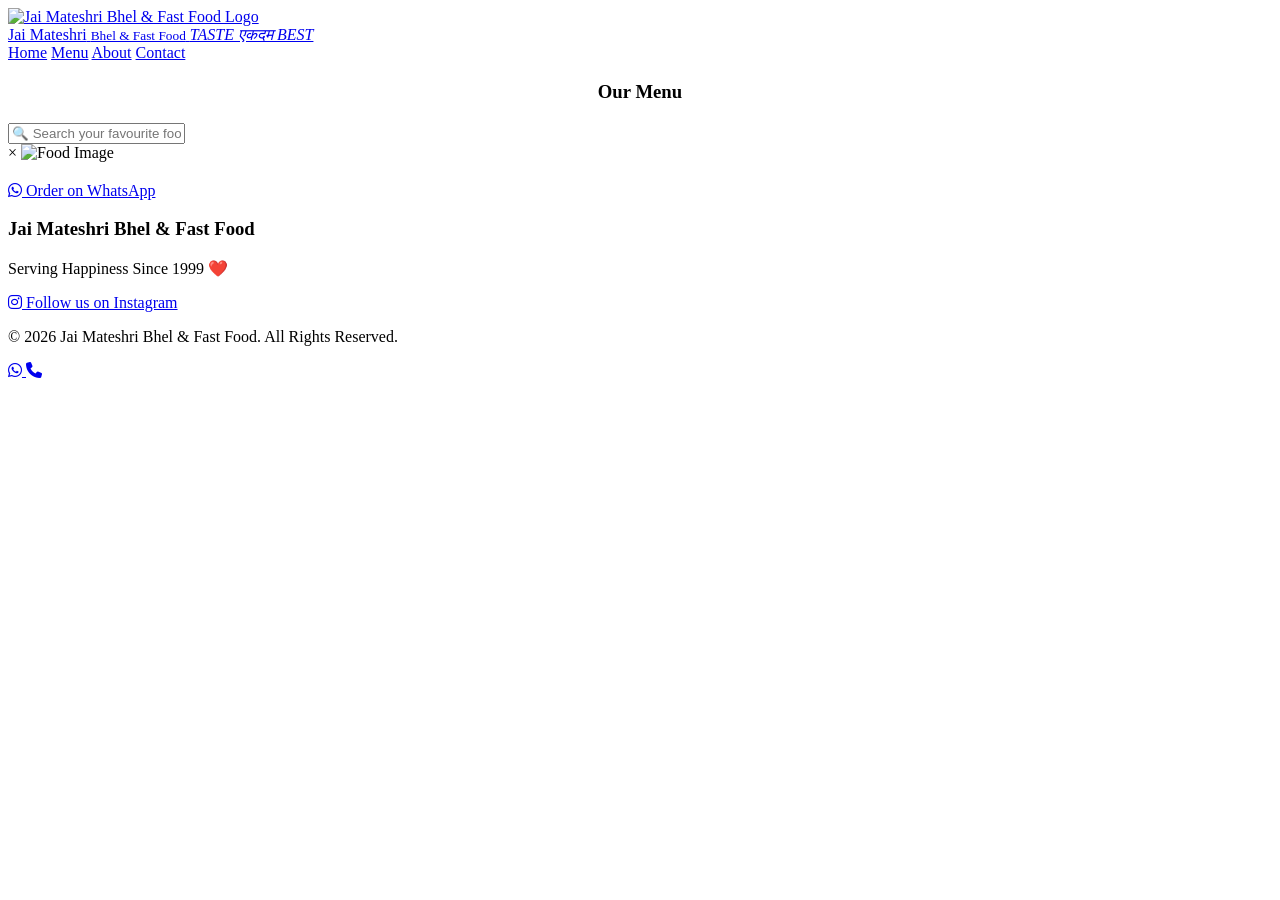
==== menu.html @ e049ebf7 "Add files via upload" ====
<!DOCTYPE html>
<html lang="en">

<head>

    <meta charset="UTF-8">

    <meta name="viewport" content="width=device-width, initial-scale=1.0">

    <title>Menu | Jai Mateshri Bhel & Fast Food</title>


    <!-- ============================= -->
    <!-- CSS -->
    <!-- ============================= -->

    <link rel="stylesheet" href="css/style.css">

    <link rel="stylesheet" href="css/responsive.css">

    <link rel="stylesheet" href="css/animations.css">


    <!-- ============================= -->
    <!-- Google Font -->
    <!-- ============================= -->

    <link
        href="https://fonts.googleapis.com/css2?family=Poppins:wght@300;400;500;600;700&display=swap"
        rel="stylesheet">


    <!-- ============================= -->
    <!-- Font Awesome -->
    <!-- ============================= -->

    <link
        rel="stylesheet"
        href="https://cdnjs.cloudflare.com/ajax/libs/font-awesome/6.7.2/css/all.min.css">

</head>


<body>


    <!-- ============================= -->
    <!-- HEADER -->
    <!-- ============================= -->

    <!-- ================= HEADER ================= -->

    <header>

        <div class="logo">
    <a href="index.html">

        <img src="images/logo/logo.jpeg"
             alt="Jai Mateshri Bhel & Fast Food Logo">

        <div class="logo-text">

            <span>Jai Mateshri</span>

            <small>Bhel & Fast Food</small>

            <em>TASTE एकदम BEST</em>

        </div>

    </a>
        </div>

        <nav>

            <a href="index.html">Home</a>

            <a href="menu.html">Menu</a>

            <a href="about.html">About</a>

            <a href="contact.html">Contact</a>

        </nav>

    </header>



    <!-- ============================= -->
    <!-- MENU PAGE -->
    <!-- ============================= -->

    <section class="menu-page">


        <!-- ============================= -->
        <!-- PAGE TITLE & SEARCH -->
        <!-- ============================= -->

        <section class="search-section">

            <h1
                style="
                    text-align:center;
                    margin-bottom:20px;
                ">

                Our Menu

            </h1>


            <input

                type="text"

                id="menuSearch"

                placeholder="🔍 Search your favourite food..."

            >

        </section>



        <!-- ============================= -->
        <!-- CATEGORY FILTERS -->
        <!-- ============================= -->

        <section class="menu-category-filter-section">

            <div
                id="menuCategories"
                class="menu-categories">

            </div>

        </section>



        <!-- ============================= -->
        <!-- DYNAMIC MENU ITEMS -->
        <!-- ============================= -->

        <main
            id="menuContainer"
            class="menu-container">

            <!--

                Menu items will be
                automatically loaded here
                using menu.js

            -->

        </main>


    </section>



    <!-- ============================= -->
    <!-- FOOD DETAILS MODAL -->
    <!-- ============================= -->

    <div
        id="foodModal"
        class="modal">


        <div class="modal-content">


            <!-- Close Button -->

            <span
                class="close"
                aria-label="Close">

                &times;

            </span>



            <!-- Food Image -->

            <img

                id="modalImage"

                src=""

                alt="Food Image"

            >



            <!-- Food Name -->

            <h2
                id="modalTitle">

            </h2>



            <!-- Food Price -->

            <h3
                id="modalPrice">

            </h3>



            <!-- Food Description -->

            <p
                id="modalDescription">

            </p>



            <!-- WhatsApp Order Button -->

            <a

                href="https://wa.me/91976310500"

                class="btn whatsapp-btn"

                target="_blank"

                rel="noopener noreferrer"

            >

                <i class="fa-brands fa-whatsapp"></i>

                Order on WhatsApp

            </a>


        </div>

    </div>



    <!-- ============================= -->
    <!-- FOOTER -->
    <!-- ============================= -->

    <!-- ============================= -->
<!-- FOOTER -->
<!-- ============================= -->

<footer class="site-footer">

    <div class="footer-content">

        <h3>
            Jai Mateshri Bhel & Fast Food
        </h3>

        <p class="footer-tagline">
            Serving Happiness Since 1999 ❤️
        </p>


        <!-- Instagram -->

        <a
            href="https://www.instagram.com/jai_mateshri_bhel_fastfood"
            class="instagram-link"
            target="_blank"
            rel="noopener noreferrer"
            aria-label="Follow Jai Mateshri Bhel & Fast Food on Instagram"
        >

            <i class="fa-brands fa-instagram"></i>

            <span>Follow us on Instagram</span>

        </a>


        <p class="footer-copyright">
            © 2026 Jai Mateshri Bhel & Fast Food.
            All Rights Reserved.
        </p>

    </div>

</footer>



    <!-- ============================= -->
    <!-- FLOATING WHATSAPP BUTTON -->
    <!-- ============================= -->

    <a

        href="https://wa.me/91976310500"

        class="floating-whatsapp"

        target="_blank"

        rel="noopener noreferrer"

        aria-label="Contact us on WhatsApp"

    >

        <i class="fa-brands fa-whatsapp"></i>

    </a>



    <!-- ============================= -->
    <!-- FLOATING CALL BUTTON -->
    <!-- ============================= -->

    <a

        href="tel:+919765310500"

        class="floating-call"

        aria-label="Call Jai Mateshri"

    >

        <i class="fa-solid fa-phone"></i>

    </a>



    <!-- ============================= -->
    <!-- JAVASCRIPT -->
    <!-- ============================= -->

    <script src="js/script.js"></script>

    <script src="js/menu.js"></script>


</body>

</html>
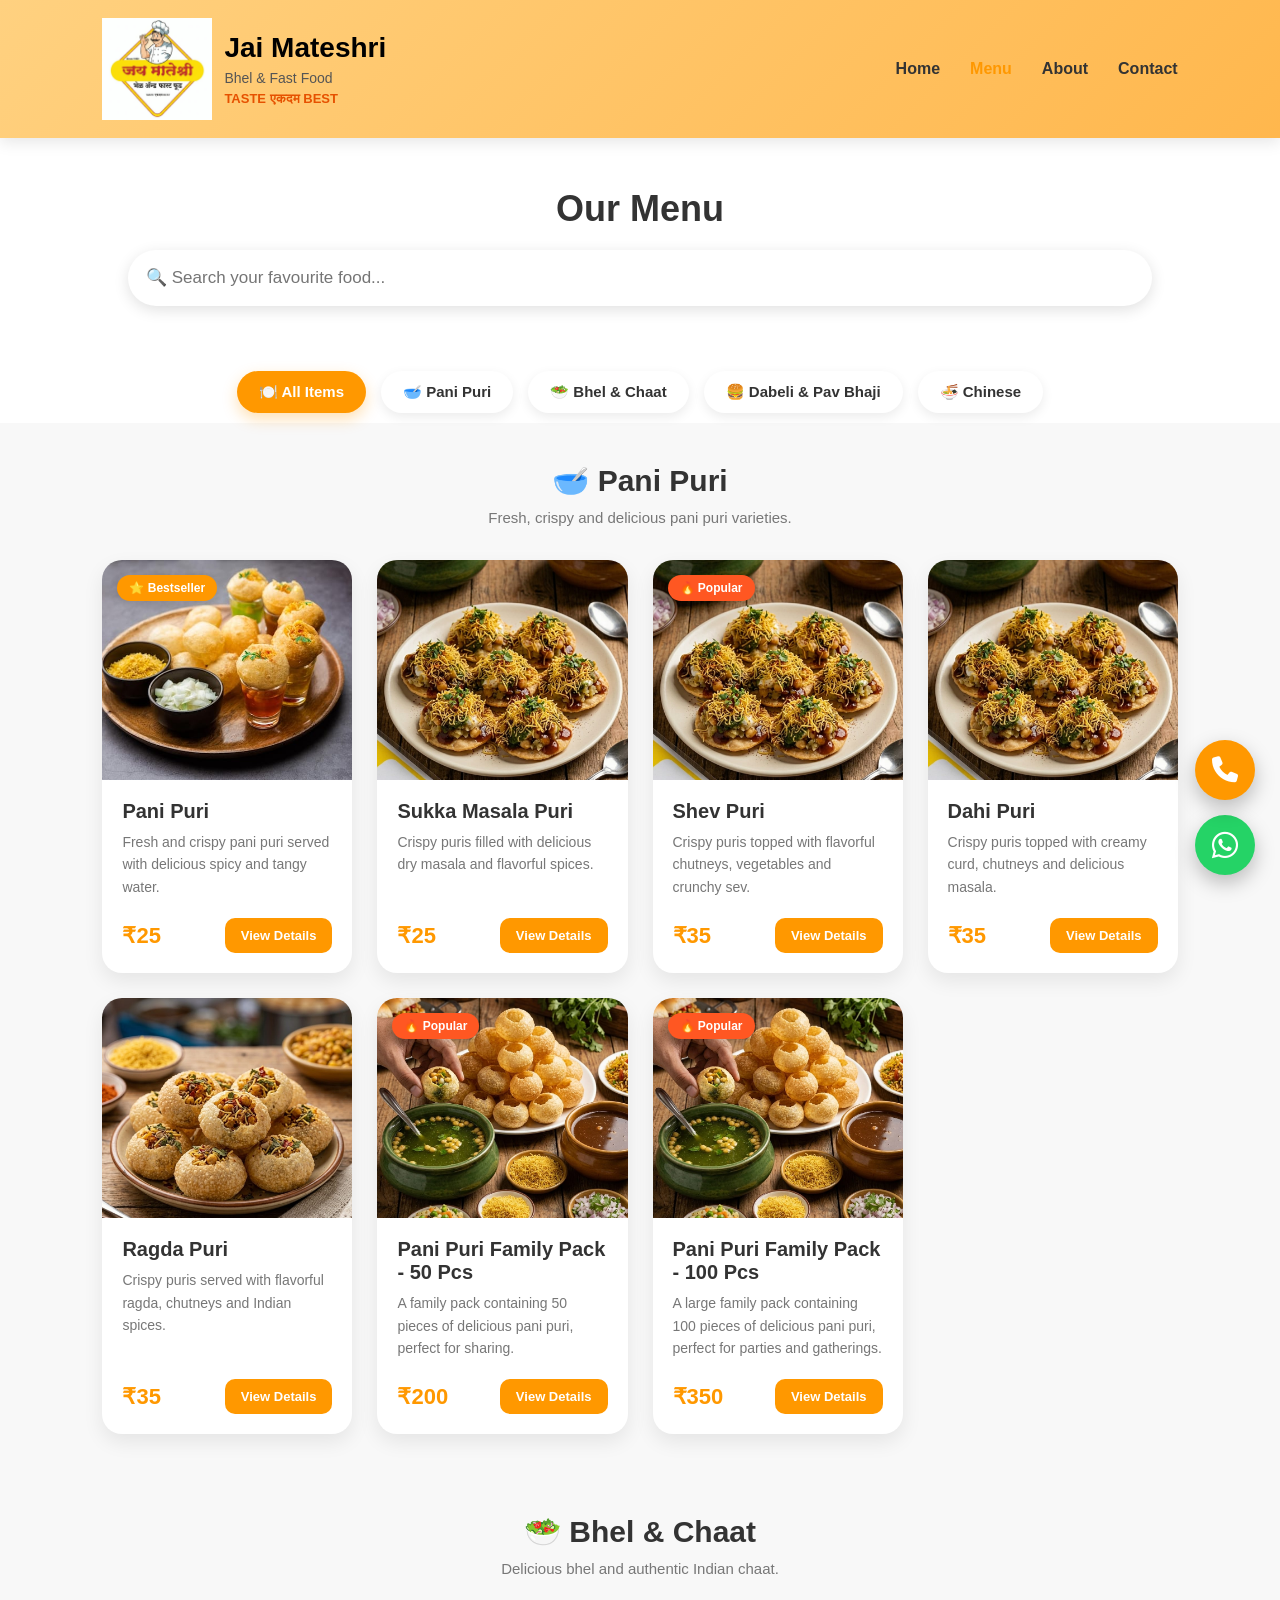
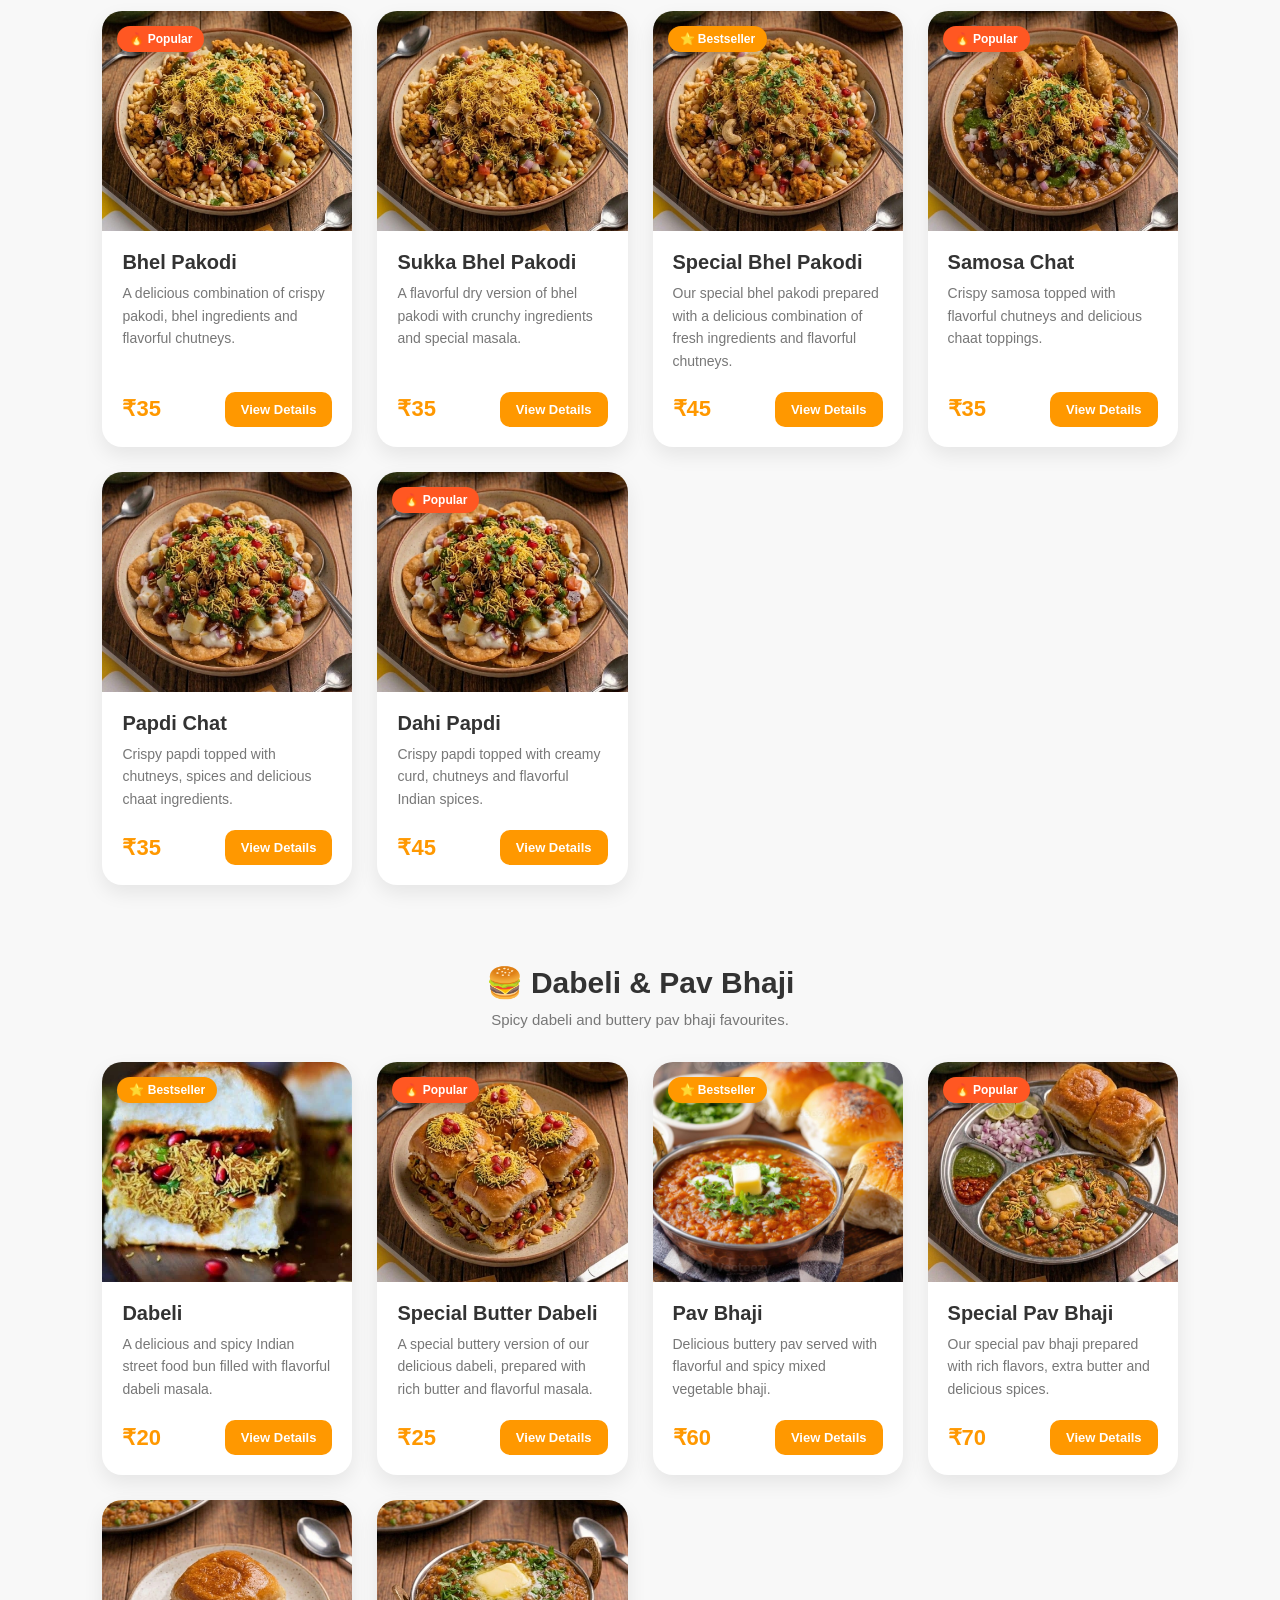
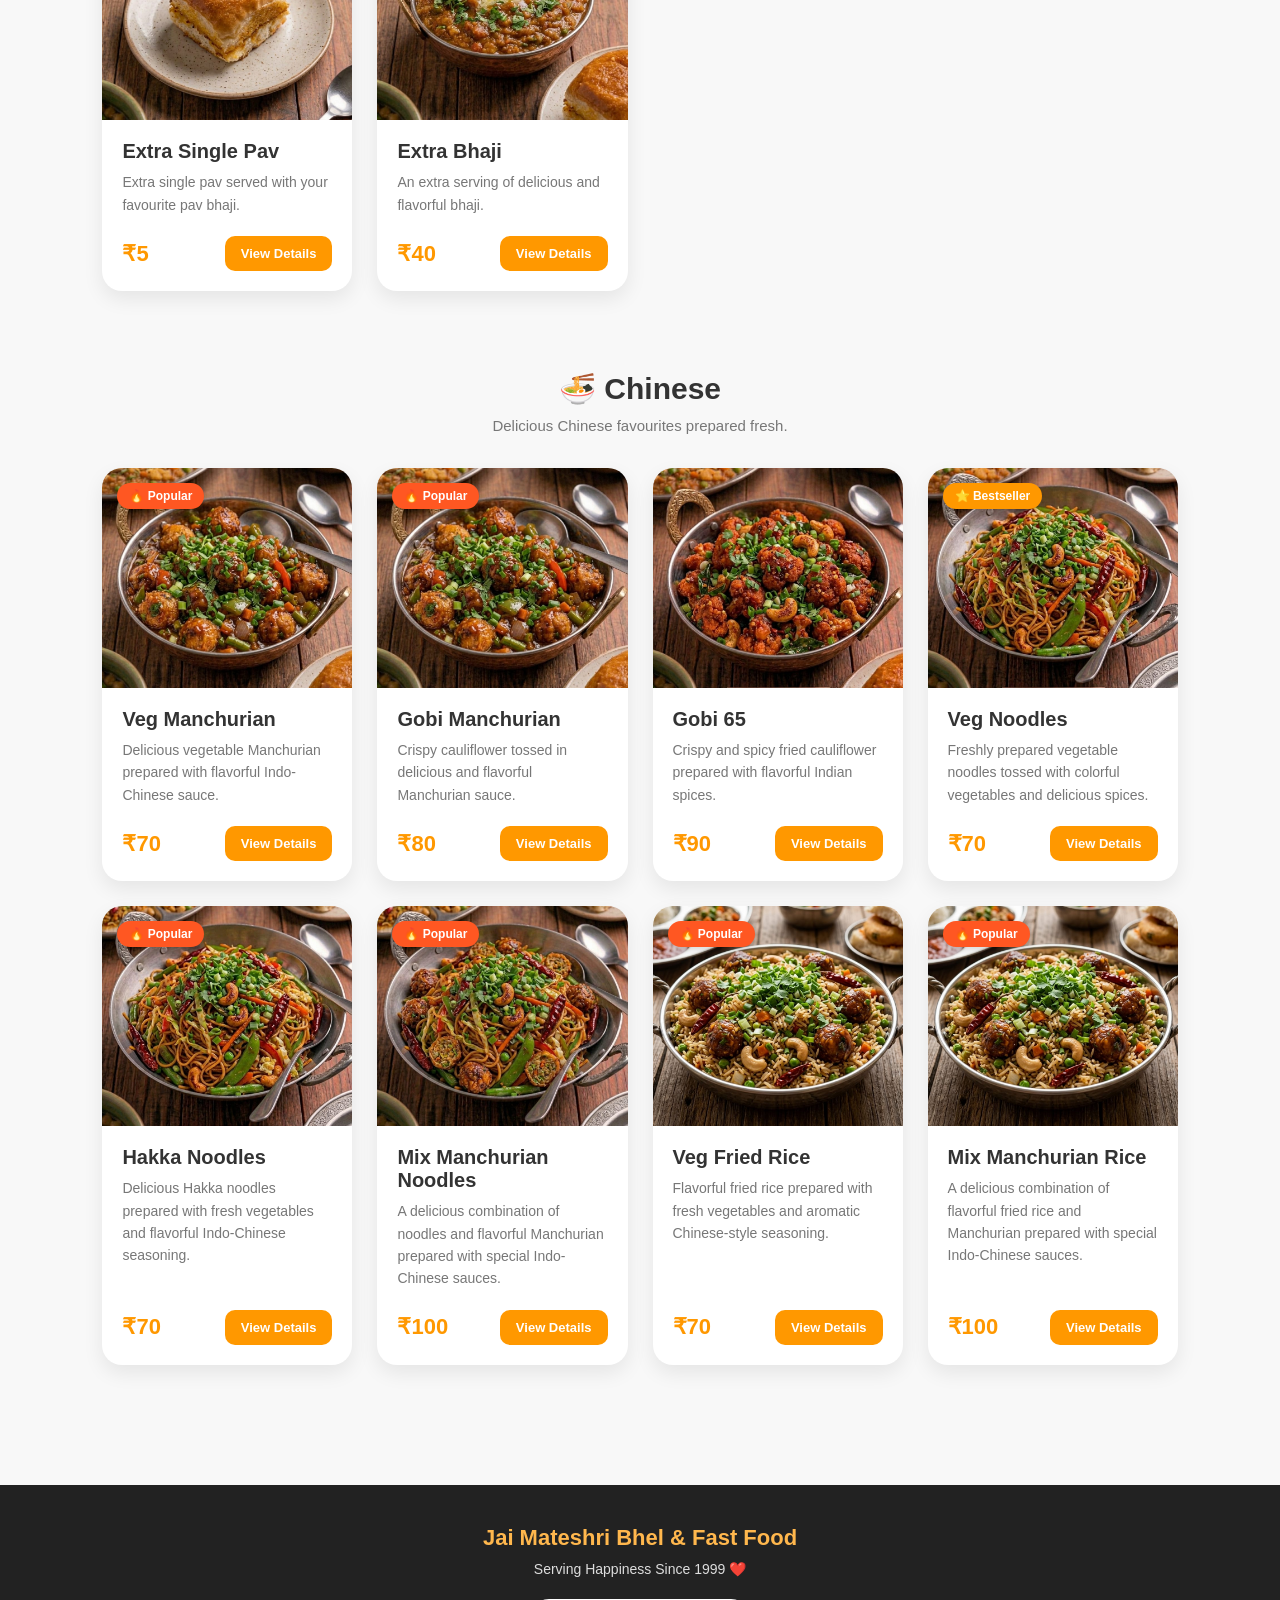
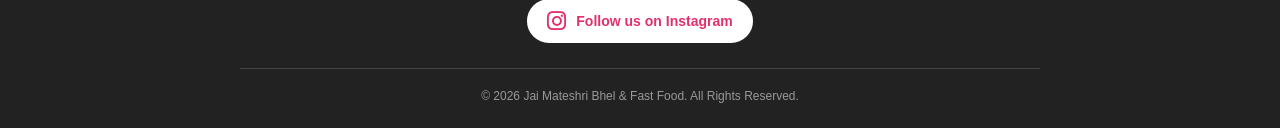
==== commit 6c14c3e5: "Update menu.html cell phone number" ====
--- a/menu.html
+++ b/menu.html
@@ -233,7 +233,7 @@
 
             <a
 
-                href="https://wa.me/91976310500"
+                href="https://wa.me/919765310500"
 
                 class="btn whatsapp-btn"
 
@@ -311,7 +311,7 @@
 
     <a
 
-        href="https://wa.me/91976310500"
+        href="https://wa.me/919765310500"
 
         class="floating-whatsapp"
 
@@ -360,4 +360,4 @@
 
 </body>
 
-</html>+</html>
--- a/css/style.css
+++ b/css/style.css
@@ -0,0 +1,2771 @@
+/* ===========================
+   GOOGLE FONT & RESET
+=========================== */
+
+* {
+    margin: 0;
+    padding: 0;
+    box-sizing: border-box;
+}
+
+body {
+    font-family: 'Poppins', sans-serif;
+    background: #f8f8f8;
+    color: #333;
+}
+
+/* ===========================
+   HEADER
+=========================== */
+
+header {
+    width: 100%;
+    padding: 14px 8%;
+
+    background: linear-gradient(
+        135deg,
+        #ffd180,
+        #ffb74d
+    );
+
+    display: flex;
+    justify-content: space-between;
+    align-items: center;
+
+    box-shadow:
+        0 4px 15px rgba(0, 0, 0, 0.10);
+
+    position: sticky;
+    top: 0;
+    z-index: 999;
+}
+
+.logo-text span {
+    font-size: 28px;
+    font-weight: 700;
+    color: #222222;
+}
+
+.logo-text small {
+    margin-top: 5px;
+    font-size: 14px;
+    font-weight: 500;
+    color: #6d4c41;
+}
+
+.logo-text em {
+    margin-top: 5px;
+    font-size: 13px;
+    font-weight: 600;
+    font-style: normal;
+    color: #e65100;
+}
+
+nav {
+    display: flex;
+    gap: 30px;
+}
+
+nav a {
+    text-decoration: none;
+    color: #333333;
+    font-weight: 600;
+    transition: 0.3s;
+}
+
+nav a:hover {
+    color: #e65100;
+}
+
+/* =========================================
+   HERO SECTION
+   Jai Mateshri Bhel & Fast Food
+========================================= */
+
+.hero {
+
+    position: relative;
+
+    width: 100%;
+
+    min-height: 650px;
+
+    padding: 70px 8%;
+
+    background:
+        linear-gradient(
+            135deg,
+            #fff8e1,
+            #ffe0b2
+        );
+
+    overflow: hidden;
+
+    display: flex;
+
+    align-items: center;
+
+}
+
+
+/* =========================================
+   HERO CONTAINER
+========================================= */
+
+.hero-container {
+
+    width: 100%;
+
+    max-width: 1250px;
+
+    margin: 0 auto;
+
+    display: grid;
+
+    grid-template-columns:
+        1.05fr
+        0.95fr;
+
+    align-items: center;
+
+    gap: 70px;
+
+}
+
+
+/* =========================================
+   HERO CONTENT
+========================================= */
+
+.hero-content {
+
+    position: relative;
+
+    z-index: 2;
+
+}
+
+
+/* =========================================
+   HERO TAG
+========================================= */
+
+.hero-tag {
+
+    display: inline-block;
+
+    padding: 8px 18px;
+
+    margin-bottom: 20px;
+
+    background: #ffffff;
+
+    color: #e65100;
+
+    border-radius: 30px;
+
+    font-size: 13px;
+
+    font-weight: 700;
+
+    letter-spacing: 1.5px;
+
+    box-shadow:
+        0 5px 15px
+        rgba(0, 0, 0, 0.08);
+
+}
+
+
+/* =========================================
+   HERO MAIN HEADING
+========================================= */
+
+.hero h1 {
+
+    font-size: 58px;
+
+    line-height: 1.15;
+
+    font-weight: 700;
+
+    color: #333333;
+
+    margin-bottom: 15px;
+
+}
+
+
+.hero h1 span {
+
+    color: #ff9800;
+
+}
+
+
+/* =========================================
+   HERO SUB HEADING
+========================================= */
+
+.hero h2 {
+
+    font-size: 28px;
+
+    font-weight: 600;
+
+    color: #555555;
+
+    margin-bottom: 20px;
+
+}
+
+
+/* =========================================
+   HERO DESCRIPTION
+========================================= */
+
+.hero p {
+
+    max-width: 600px;
+
+    font-size: 17px;
+
+    line-height: 1.8;
+
+    color: #666666;
+
+    margin-bottom: 20px;
+
+}
+
+
+/* =========================================
+   HERO HIGHLIGHT
+========================================= */
+
+.hero-highlight {
+
+    display: inline-flex;
+
+    align-items: center;
+
+    gap: 10px;
+
+    margin-bottom: 30px;
+
+    color: #e65100;
+
+    font-size: 16px;
+
+    font-weight: 600;
+
+}
+
+
+.hero-highlight i {
+
+    color: #ff5722;
+
+    font-size: 20px;
+
+}
+
+
+
+/* =========================================
+   GENERAL BUTTON
+========================================= */
+
+.hero-buttons .btn {
+
+    display: inline-flex;
+
+    align-items: center;
+
+    justify-content: center;
+
+    gap: 9px;
+
+    padding: 14px 25px;
+
+    border-radius: 35px;
+
+    text-decoration: none;
+
+    font-size: 15px;
+
+    font-weight: 600;
+
+    transition:
+        transform 0.3s ease,
+        box-shadow 0.3s ease,
+        background 0.3s ease;
+
+}
+
+
+/* =========================================
+   EXPLORE MENU BUTTON
+========================================= */
+
+.hero-buttons .primary-btn {
+
+    background: #ff9800;
+
+    color: #ffffff;
+
+    box-shadow:
+        0 8px 20px
+        rgba(255, 152, 0, 0.3);
+
+}
+
+
+.hero-buttons .primary-btn:hover {
+
+    background: #e68900;
+
+    transform: translateY(-4px);
+
+    box-shadow:
+        0 12px 25px
+        rgba(255, 152, 0, 0.4);
+
+}
+
+
+/* =========================================
+   CALL BUTTON
+========================================= */
+
+.hero-buttons .call-btn {
+
+    background: #ffffff;
+
+    color: #333333;
+
+    border: 2px solid #ff9800;
+
+}
+
+
+.hero-buttons .call-btn i {
+
+    color: #ff9800;
+
+}
+
+
+.hero-buttons .call-btn:hover {
+
+    background: #fff8e1;
+
+    transform: translateY(-4px);
+
+    box-shadow:
+        0 8px 20px
+        rgba(0, 0, 0, 0.12);
+
+}
+
+
+/* =========================================
+   HERO IMAGE WRAPPER
+========================================= */
+
+.hero-image-wrapper {
+
+    position: relative;
+
+    display: flex;
+
+    justify-content: center;
+
+    align-items: center;
+
+}
+
+
+/* =========================================
+   HERO IMAGE CARD
+========================================= */
+
+.hero-image-card {
+
+    position: relative;
+
+    width: 100%;
+
+    max-width: 550px;
+
+    border-radius: 30px;
+
+    overflow: visible;
+
+}
+
+
+/* =========================================
+   HERO IMAGE
+========================================= */
+
+.hero-image-card img {
+
+    width: 100%;
+
+    height: 470px;
+
+    object-fit: cover;
+
+    display: block;
+
+    border-radius: 30px;
+
+    box-shadow:
+        0 20px 45px
+        rgba(0, 0, 0, 0.20);
+
+}
+
+
+/* =========================================
+   HERO IMAGE BADGE
+========================================= */
+
+.hero-image-badge {
+
+    position: absolute;
+
+    left: -25px;
+
+    bottom: 30px;
+
+    display: flex;
+
+    align-items: center;
+
+    gap: 12px;
+
+    padding: 15px 20px;
+
+    background: #ffffff;
+
+    border-radius: 18px;
+
+    box-shadow:
+        0 10px 30px
+        rgba(0, 0, 0, 0.15);
+
+}
+
+
+.hero-image-badge > i {
+
+    width: 42px;
+
+    height: 42px;
+
+    border-radius: 50%;
+
+    background: #ff9800;
+
+    color: #ffffff;
+
+    display: flex;
+
+    align-items: center;
+
+    justify-content: center;
+
+}
+
+
+.hero-image-badge div {
+
+    display: flex;
+
+    flex-direction: column;
+
+}
+
+
+.hero-image-badge strong {
+
+    font-size: 14px;
+
+    color: #333333;
+
+}
+
+
+.hero-image-badge small {
+
+    margin-top: 3px;
+
+    color: #777777;
+
+    font-size: 12px;
+
+}
+
+
+/* =========================================
+   HERO DECORATIVE CIRCLE
+========================================= */
+
+.hero::before {
+
+    content: "";
+
+    position: absolute;
+
+    width: 350px;
+
+    height: 350px;
+
+    border-radius: 50%;
+
+    background:
+        rgba(255, 193, 7, 0.12);
+
+    top: -150px;
+
+    right: -100px;
+
+}
+
+
+/* =========================================
+   HERO DECORATIVE CIRCLE
+========================================= */
+
+.hero::after {
+
+    content: "";
+
+    position: absolute;
+
+    width: 250px;
+
+    height: 250px;
+
+    border-radius: 50%;
+
+    background:
+        rgba(255, 87, 34, 0.08);
+
+    bottom: -120px;
+
+    left: -80px;
+
+}
+
+/* ===========================
+   SEARCH
+=========================== */
+
+.search-section {
+    padding: 50px 10%;
+    background: white;
+}
+
+.search-section input {
+    width: 100%;
+    padding: 18px;
+    border: none;
+    border-radius: 40px;
+    font-size: 17px;
+    outline: none;
+    box-shadow: 0 4px 15px rgba(0,0,0,.12);
+}
+
+/* ===========================
+   CATEGORIES
+=========================== */
+
+.categories {
+    padding: 60px 8%;
+}
+
+.categories h2 {
+    text-align: center;
+    margin-bottom: 40px;
+    font-size: 34px;
+}
+
+.category-container {
+    display: grid;
+    grid-template-columns: repeat(auto-fit, minmax(170px,1fr));
+    gap: 25px;
+}
+
+.category-card {
+    background: white;
+    padding: 35px;
+    border-radius: 18px;
+    text-align: center;
+    cursor: pointer;
+    transition: .3s;
+    box-shadow: 0 5px 15px rgba(0,0,0,.08);
+    font-size: 40px;
+}
+
+.category-card h3 {
+    margin-top: 15px;
+    font-size: 18px;
+}
+
+.category-card:hover {
+    transform: translateY(-8px);
+    background: #FFF8E1;
+}
+
+/* ===========================
+   FOOTER
+=========================== */
+
+footer {
+    background: #222;
+    color: white;
+    text-align: center;
+    padding: 30px;
+}
+
+footer h3 {
+    color: #FFC107;
+}
+
+footer p {
+    margin-top: 10px;
+}
+
+/* ===========================
+   RESPONSIVE DESIGN
+=========================== */
+
+@media(max-width:768px){
+
+header{
+    flex-direction:column;
+    gap:15px;
+}
+
+nav{
+    gap:18px;
+    flex-wrap:wrap;
+    justify-content:center;
+}
+
+
+
+.hero-buttons{
+    flex-direction:column;
+}
+
+.btn{
+    width:220px;
+    margin:auto;
+}
+
+.categories h2{
+    font-size:28px;
+}
+
+.category-card{
+    font-size:32px;
+    padding:25px;
+}
+
+}
+
+/* ===============================
+   POPULAR ITEMS
+================================= */
+
+.popular-items {
+    padding: 60px 8%;
+    background: #f8f8f8;
+}
+
+.popular-items h2 {
+    text-align: center;
+    font-size: 36px;
+    margin-bottom: 40px;
+    color: #333;
+}
+
+.food-container {
+    display: grid;
+    grid-template-columns: repeat(auto-fit, minmax(280px, 1fr));
+    gap: 30px;
+}
+
+.food-card {
+    background: #fff;
+    border-radius: 20px;
+    overflow: hidden;
+    box-shadow: 0 8px 20px rgba(0,0,0,0.1);
+    transition: 0.3s ease;
+    position: relative;
+}
+
+.food-card:hover {
+    transform: translateY(-10px);
+    box-shadow: 0 15px 30px rgba(0,0,0,0.15);
+}
+
+.food-card img {
+    width: 100%;
+    height: 220px;
+    object-fit: cover;
+}
+
+.badge {
+    position: absolute;
+    top: 15px;
+    left: 15px;
+    background: #ff9800;
+    color: white;
+    padding: 6px 12px;
+    border-radius: 20px;
+    font-size: 13px;
+    font-weight: 600;
+}
+
+.food-card h3 {
+    margin: 15px;
+    font-size: 24px;
+}
+
+.food-card p {
+    margin: 0 15px;
+    color: #666;
+}
+
+.food-card h4 {
+    margin: 15px;
+    color: #ff9800;
+    font-size: 22px;
+}
+
+.food-card button {
+    margin: 15px;
+    width: calc(100% - 30px);
+    padding: 12px;
+    border: none;
+    background: #ff9800;
+    color: white;
+    border-radius: 10px;
+    font-size: 16px;
+    cursor: pointer;
+    transition: 0.3s;
+}
+
+.food-card button:hover {
+    background: #e68900;
+}
+
+/* ===============================
+   TODAY'S SPECIAL
+================================= */
+
+.today-special {
+    display: flex;
+    align-items: center;
+    justify-content: center;
+    gap: 50px;
+    padding: 70px 8%;
+    background: #fff8e1;
+    flex-wrap: wrap;
+}
+
+.special-image {
+    flex: 1;
+    min-width: 300px;
+}
+
+.special-image img {
+    width: 100%;
+    border-radius: 20px;
+    box-shadow: 0 10px 25px rgba(0,0,0,0.15);
+}
+
+.special-content {
+    flex: 1;
+    min-width: 300px;
+}
+
+.special-content h2 {
+    color: #ff9800;
+    margin-bottom: 15px;
+    font-size: 32px;
+}
+
+.special-content h1 {
+    font-size: 42px;
+    margin-bottom: 20px;
+    color: #333;
+}
+
+.special-content p {
+    font-size: 18px;
+    color: #555;
+    line-height: 1.8;
+    margin-bottom: 25px;
+}
+
+.special-content h3 {
+    font-size: 30px;
+    color: #ff5722;
+    margin-bottom: 25px;
+}
+
+.special-content .btn {
+    display: inline-block;
+}
+
+/* ===============================
+   FLOATING BUTTONS
+================================= */
+
+.floating-whatsapp {
+
+    position: fixed;
+
+    bottom: 25px;
+
+    right: 25px;
+
+    width: 60px;
+
+    height: 60px;
+
+    background: #25D366;
+
+    color: white;
+
+    border-radius: 50%;
+
+    display: flex;
+
+    justify-content: center;
+
+    align-items: center;
+
+    font-size: 30px;
+
+    text-decoration: none;
+
+    box-shadow: 0 8px 20px rgba(0,0,0,.25);
+
+    z-index: 999;
+
+    transition: .3s;
+
+}
+
+.floating-whatsapp:hover {
+
+    transform: scale(1.1);
+
+}
+
+.floating-call {
+
+    position: fixed;
+
+    bottom: 100px;
+
+    right: 25px;
+
+    width: 60px;
+
+    height: 60px;
+
+    background: #ff9800;
+
+    color: white;
+
+    border-radius: 50%;
+
+    display: flex;
+
+    justify-content: center;
+
+    align-items: center;
+
+    font-size: 26px;
+
+    text-decoration: none;
+
+    box-shadow: 0 8px 20px rgba(0,0,0,.25);
+
+    z-index: 999;
+
+    transition: .3s;
+
+}
+
+.floating-call:hover {
+
+    transform: scale(1.1);
+
+}
+
+/* ===============================
+   FOOD DETAILS MODAL
+================================= */
+
+.modal {
+    display: none;
+    position: fixed;
+    z-index: 2000;
+    left: 0;
+    top: 0;
+    width: 100%;
+    height: 100%;
+    background: rgba(0, 0, 0, 0.7);
+    justify-content: center;
+    align-items: center;
+}
+
+.modal-content {
+    background: #ffffff;
+    width: 90%;
+    max-width: 450px;
+    border-radius: 20px;
+    overflow: hidden;
+    text-align: center;
+    position: relative;
+    animation: zoomIn 0.3s ease;
+}
+
+.modal-content img {
+    width: 100%;
+    height: 250px;
+    object-fit: cover;
+}
+
+.modal-content h2 {
+    margin-top: 20px;
+    color: #333;
+}
+
+.modal-content h3 {
+    color: #ff9800;
+    margin: 10px 0;
+}
+
+.modal-content p {
+    padding: 0 20px;
+    color: #666;
+    margin-bottom: 20px;
+    line-height: 1.6;
+}
+
+.modal-content .btn {
+    margin-bottom: 25px;
+    display: inline-block;
+}
+
+.close {
+    position: absolute;
+    right: 18px;
+    top: 10px;
+    font-size: 35px;
+    cursor: pointer;
+    color: white;
+    font-weight: bold;
+}
+
+/* =========================================
+   DYNAMIC MENU PAGE
+   Jai Mateshri Bhel & Fast Food
+========================================= */
+
+
+/* ================================
+   MENU PAGE
+================================ */
+
+.menu-page {
+    background: #f8f8f8;
+    min-height: 500px;
+    padding-bottom: 60px;
+}
+
+
+/* ================================
+   MENU CATEGORY FILTER SECTION
+================================ */
+
+.menu-category-filter-section {
+    padding: 30px 8% 10px;
+    background: #ffffff;
+}
+
+
+/* Category Filter Container */
+
+.menu-categories {
+    display: flex;
+    justify-content: center;
+    align-items: center;
+    gap: 15px;
+    flex-wrap: wrap;
+    max-width: 1200px;
+    margin: 0 auto;
+}
+
+
+/* Category Filter Button */
+
+.category-filter {
+    border: none;
+    background: #ffffff;
+    color: #333333;
+
+    padding: 12px 22px;
+
+    border-radius: 30px;
+
+    font-family: 'Poppins', sans-serif;
+
+    font-size: 15px;
+
+    font-weight: 600;
+
+    cursor: pointer;
+
+    box-shadow: 0 4px 12px rgba(0, 0, 0, 0.08);
+
+    transition: all 0.3s ease;
+}
+
+
+/* Hover */
+
+.category-filter:hover {
+    background: #fff8e1;
+
+    color: #ff9800;
+
+    transform: translateY(-3px);
+}
+
+
+/* Active Category */
+
+.category-filter.active {
+    background: #ff9800;
+
+    color: #ffffff;
+
+    box-shadow: 0 6px 15px rgba(255, 152, 0, 0.3);
+}
+
+
+/* ================================
+   MENU CONTAINER
+================================ */
+
+.menu-container {
+    padding: 40px 8% 0;
+
+    max-width: 1400px;
+
+    margin: 0 auto;
+}
+
+
+/* ================================
+   MENU CATEGORY SECTION
+================================ */
+
+.menu-category-section {
+    margin-bottom: 60px;
+}
+
+
+/* ================================
+   CATEGORY HEADING
+================================ */
+
+.menu-category-heading {
+    text-align: center;
+
+    margin-bottom: 30px;
+}
+
+
+.menu-category-heading h2 {
+    font-size: 30px;
+
+    color: #333333;
+
+    margin-bottom: 8px;
+}
+
+
+.menu-category-heading p {
+    color: #777777;
+
+    font-size: 15px;
+
+    max-width: 600px;
+
+    margin: 0 auto;
+
+    line-height: 1.6;
+}
+
+
+/* ================================
+   FOOD GRID
+================================ */
+
+.menu-food-grid {
+    display: grid;
+
+    grid-template-columns:
+        repeat(
+            auto-fit,
+            minmax(260px, 1fr)
+        );
+
+    gap: 30px;
+}
+
+
+/* ================================
+   FOOD CARD
+================================ */
+
+.menu-food-card {
+    background: #ffffff;
+
+    border-radius: 20px;
+
+    overflow: hidden;
+
+    box-shadow:
+        0 8px 20px
+        rgba(0, 0, 0, 0.08);
+
+    transition:
+        transform 0.3s ease,
+        box-shadow 0.3s ease;
+
+    display: flex;
+
+    flex-direction: column;
+}
+
+
+/* Food Card Hover */
+
+.menu-food-card:hover {
+    transform: translateY(-8px);
+
+    box-shadow:
+        0 15px 30px
+        rgba(0, 0, 0, 0.15);
+}
+
+
+/* ================================
+   FOOD IMAGE CONTAINER
+================================ */
+
+.menu-food-image {
+    width: 100%;
+
+    height: 220px;
+
+    position: relative;
+
+    overflow: hidden;
+
+    background:
+        linear-gradient(
+            135deg,
+            #fff8e1,
+            #ffe0b2
+        );
+
+    display: flex;
+
+    align-items: center;
+
+    justify-content: center;
+}
+
+
+/* Food Image */
+
+.menu-food-image img {
+    width: 100%;
+
+    height: 100%;
+
+    object-fit: cover;
+
+    transition:
+        transform 0.5s ease;
+}
+
+
+/* Image Hover */
+
+.menu-food-card:hover
+.menu-food-image img {
+    transform: scale(1.08);
+}
+
+
+/* ================================
+   FOOD PLACEHOLDER
+================================ */
+
+.food-placeholder {
+    width: 100%;
+
+    height: 100%;
+
+    display: flex;
+
+    justify-content: center;
+
+    align-items: center;
+
+    font-size: 65px;
+}
+
+
+/* ================================
+   MENU BADGE
+================================ */
+
+.menu-badge {
+    position: absolute;
+
+    top: 15px;
+
+    left: 15px;
+
+    background: #ff9800;
+
+    color: #ffffff;
+
+    padding: 6px 12px;
+
+    border-radius: 20px;
+
+    font-size: 12px;
+
+    font-weight: 600;
+
+    z-index: 2;
+
+    box-shadow:
+        0 3px 8px
+        rgba(0, 0, 0, 0.15);
+}
+
+
+/* Popular Badge */
+
+.popular-badge {
+    background: #ff5722;
+}
+
+
+/* ================================
+   FOOD CONTENT
+================================ */
+
+.menu-food-content {
+    padding: 20px;
+
+    display: flex;
+
+    flex-direction: column;
+
+    flex: 1;
+}
+
+
+/* Food Name */
+
+.menu-food-content h3 {
+    font-size: 20px;
+
+    color: #333333;
+
+    margin-bottom: 8px;
+}
+
+
+/* Food Description */
+
+.menu-food-description {
+    color: #777777;
+
+    font-size: 14px;
+
+    line-height: 1.6;
+
+    margin-bottom: 20px;
+
+    flex: 1;
+}
+
+
+/* ================================
+   FOOD BOTTOM
+================================ */
+
+.menu-food-bottom {
+    display: flex;
+
+    justify-content: space-between;
+
+    align-items: center;
+
+    gap: 10px;
+}
+
+
+/* Food Price */
+
+.menu-food-price {
+    color: #ff9800;
+
+    font-size: 22px;
+
+    font-weight: 700;
+}
+
+
+/* ================================
+   VIEW DETAILS BUTTON
+================================ */
+
+.view-details-btn {
+    border: none;
+
+    background: #ff9800;
+
+    color: #ffffff;
+
+    padding: 10px 16px;
+
+    border-radius: 10px;
+
+    font-family: 'Poppins', sans-serif;
+
+    font-size: 13px;
+
+    font-weight: 600;
+
+    cursor: pointer;
+
+    transition:
+        all 0.3s ease;
+}
+
+
+.view-details-btn:hover {
+    background: #e68900;
+
+    transform: translateY(-2px);
+
+    box-shadow:
+        0 5px 12px
+        rgba(255, 152, 0, 0.3);
+}
+
+
+/* ================================
+   NO RESULTS
+================================ */
+
+.no-results {
+    text-align: center;
+
+    padding: 80px 20px;
+
+    color: #666666;
+}
+
+
+.no-results-icon {
+    font-size: 60px;
+
+    margin-bottom: 15px;
+}
+
+
+.no-results h3 {
+    font-size: 24px;
+
+    color: #333333;
+
+    margin-bottom: 10px;
+}
+
+
+.no-results p {
+    font-size: 15px;
+
+    color: #777777;
+}
+
+
+/* ================================
+   MENU ERROR
+================================ */
+
+.menu-error {
+    text-align: center;
+
+    padding: 80px 20px;
+
+    background: #ffffff;
+
+    border-radius: 20px;
+
+    box-shadow:
+        0 5px 15px
+        rgba(0, 0, 0, 0.08);
+}
+
+
+.menu-error h3 {
+    color: #e53935;
+
+    margin-bottom: 10px;
+}
+
+
+.menu-error p {
+    color: #777777;
+}
+
+
+/* ================================
+   MENU MODAL IMPROVEMENTS
+================================ */
+
+.modal-content {
+    animation:
+        zoomIn 0.3s ease;
+}
+
+
+.modal-content .whatsapp-btn {
+    display: inline-flex;
+
+    align-items: center;
+
+    justify-content: center;
+
+    gap: 8px;
+}
+
+
+/* ================================
+   MENU PAGE SEARCH
+================================ */
+
+.menu-page
+.search-section {
+    padding:
+        50px 10% 35px;
+
+    background: #ffffff;
+}
+
+
+.menu-page
+.search-section h1 {
+    font-size: 36px;
+
+    color: #333333;
+}
+
+
+/* ================================
+   MENU DIVIDER
+================================ */
+
+.menu-category-section
++ .menu-category-section {
+    padding-top: 20px;
+}
+
+
+/* ================================
+   ACCESSIBILITY
+================================ */
+
+.category-filter:focus,
+.view-details-btn:focus,
+.search-section input:focus {
+    outline: 3px solid
+        rgba(255, 152, 0, 0.3);
+
+    outline-offset: 3px;
+}
+
+/* =========================================
+   CONTACT PAGE
+========================================= */
+
+.contact-page {
+    background: #f8f8f8;
+    padding: 70px 8%;
+    min-height: 70vh;
+}
+
+
+/* Page Header */
+
+.contact-header {
+    text-align: center;
+    margin-bottom: 50px;
+}
+
+.contact-header h1 {
+    font-size: 40px;
+    color: #333;
+    margin-bottom: 10px;
+}
+
+.contact-header p {
+    color: #666;
+    font-size: 17px;
+}
+
+
+/* Main Container */
+
+.contact-container {
+    max-width: 1100px;
+    margin: auto;
+
+    display: grid;
+
+    grid-template-columns:
+        repeat(2, 1fr);
+
+    gap: 35px;
+}
+
+
+/* Contact Card */
+
+.contact-card {
+    background: #ffffff;
+
+    padding: 40px;
+
+    border-radius: 20px;
+
+    box-shadow:
+        0 8px 25px
+        rgba(0, 0, 0, 0.08);
+}
+
+.contact-card > h2 {
+    color: #ff9800;
+    margin-bottom: 10px;
+}
+
+.contact-intro {
+    color: #666;
+    line-height: 1.7;
+    margin-bottom: 30px;
+}
+
+
+/* Contact Item */
+
+.contact-item {
+    display: flex;
+
+    gap: 20px;
+
+    margin-bottom: 28px;
+
+    align-items: flex-start;
+}
+
+
+/* Contact Icon */
+
+.contact-icon {
+    min-width: 50px;
+
+    width: 50px;
+
+    height: 50px;
+
+    border-radius: 50%;
+
+    background: #fff3e0;
+
+    color: #ff9800;
+
+    display: flex;
+
+    justify-content: center;
+
+    align-items: center;
+
+    font-size: 20px;
+}
+
+
+/* WhatsApp Icon */
+
+.whatsapp-icon {
+    background: #e8f5e9;
+
+    color: #25D366;
+}
+
+
+/* Contact Details */
+
+.contact-details h3 {
+    margin-bottom: 5px;
+
+    color: #333;
+
+    font-size: 18px;
+}
+
+.contact-details p {
+    color: #666;
+
+    line-height: 1.7;
+}
+
+.contact-details a {
+    color: #ff9800;
+
+    text-decoration: none;
+
+    font-weight: 600;
+}
+
+.contact-details a:hover {
+    text-decoration: underline;
+}
+
+
+/* Google Maps Link */
+
+.map-link {
+    display: inline-block;
+
+    margin-top: 8px;
+}
+
+
+/* Visit Card */
+
+.visit-card {
+    background:
+        linear-gradient(
+            135deg,
+            #fff8e1,
+            #ffe0b2
+        );
+
+    padding: 50px 40px;
+
+    border-radius: 20px;
+
+    text-align: center;
+
+    display: flex;
+
+    flex-direction: column;
+
+    justify-content: center;
+
+    align-items: center;
+
+    box-shadow:
+        0 8px 25px
+        rgba(0, 0, 0, 0.08);
+}
+
+
+.visit-icon {
+    width: 80px;
+
+    height: 80px;
+
+    border-radius: 50%;
+
+    background: #ff9800;
+
+    color: white;
+
+    display: flex;
+
+    justify-content: center;
+
+    align-items: center;
+
+    font-size: 35px;
+
+    margin-bottom: 25px;
+}
+
+
+.visit-card h2 {
+    font-size: 32px;
+
+    color: #333;
+
+    margin-bottom: 20px;
+}
+
+
+.visit-card p {
+    color: #555;
+
+    line-height: 1.8;
+
+    max-width: 450px;
+
+    margin-bottom: 15px;
+}
+
+
+/* Contact Buttons */
+
+.contact-buttons {
+    display: flex;
+
+    flex-wrap: wrap;
+
+    justify-content: center;
+
+    gap: 12px;
+
+    margin-top: 25px;
+}
+
+
+.contact-buttons .btn {
+    display: inline-flex;
+
+    align-items: center;
+
+    justify-content: center;
+
+    gap: 8px;
+}
+
+
+/* Google Maps Button */
+
+.map-btn {
+    color: #4e342e;
+    background: #ffffff;
+    border-color: #ffb74d;
+}
+
+
+.map-btn:hover {
+   background: #ffb74d;
+    color: #000000;
+
+    transform: translateY(-3px);
+
+    box-shadow:
+        0 6px 15px
+        rgba(0, 0, 0, 0.15);
+}
+
+/* =========================================
+   ABOUT PAGE
+========================================= */
+
+.about-page {
+    background: #f8f8f8;
+    padding: 70px 8%;
+}
+
+
+/* Page Header */
+
+.about-header {
+    text-align: center;
+    margin-bottom: 60px;
+}
+
+.about-header h1 {
+    font-size: 40px;
+    color: #333;
+    margin-bottom: 10px;
+}
+
+.about-header p {
+    color: #777;
+    font-size: 17px;
+}
+
+
+/* About Story */
+
+.about-story {
+    max-width: 1100px;
+    margin: 0 auto 70px;
+
+    display: grid;
+
+    grid-template-columns: 2fr 1fr;
+
+    gap: 40px;
+
+    align-items: stretch;
+}
+
+
+.about-story-content {
+    background: #ffffff;
+
+    padding: 45px;
+
+    border-radius: 20px;
+
+    box-shadow:
+        0 8px 25px
+        rgba(0, 0, 0, 0.08);
+}
+
+
+.about-label {
+    display: inline-block;
+
+    color: #ff9800;
+
+    font-weight: 700;
+
+    text-transform: uppercase;
+
+    letter-spacing: 1px;
+
+    font-size: 14px;
+
+    margin-bottom: 10px;
+}
+
+
+.about-story-content h2 {
+    font-size: 30px;
+
+    color: #333;
+
+    margin-bottom: 20px;
+}
+
+
+.about-story-content p {
+    color: #666;
+
+    line-height: 1.8;
+
+    margin-bottom: 15px;
+}
+
+
+/* Year Highlight */
+
+.about-story-highlight {
+    background:
+        linear-gradient(
+            135deg,
+            #ff9800,
+            #ff5722
+        );
+
+    color: #ffffff;
+
+    padding: 40px;
+
+    border-radius: 20px;
+
+    display: flex;
+
+    flex-direction: column;
+
+    justify-content: center;
+
+    align-items: center;
+
+    text-align: center;
+}
+
+
+.about-year {
+    display: flex;
+
+    flex-direction: column;
+
+    align-items: center;
+
+    margin-bottom: 20px;
+}
+
+
+.about-year span {
+    font-size: 20px;
+}
+
+
+.about-year strong {
+    font-size: 70px;
+
+    line-height: 1;
+
+    margin-top: 5px;
+}
+
+
+.about-story-highlight p {
+    font-size: 17px;
+
+    line-height: 1.7;
+}
+
+
+/* Section Title */
+
+.about-section-title {
+    text-align: center;
+
+    margin-bottom: 40px;
+}
+
+
+.about-section-title h2 {
+    font-size: 34px;
+
+    color: #333;
+
+    margin-bottom: 10px;
+}
+
+
+.about-section-title p {
+    color: #777;
+}
+
+
+/* Why Us */
+
+.why-us {
+    max-width: 1100px;
+
+    margin: 0 auto 70px;
+}
+
+
+.why-us-grid {
+    display: grid;
+
+    grid-template-columns:
+        repeat(
+            3,
+            1fr
+        );
+
+    gap: 25px;
+}
+
+
+.why-card {
+    background: #ffffff;
+
+    padding: 30px 25px;
+
+    border-radius: 18px;
+
+    text-align: center;
+
+    box-shadow:
+        0 5px 18px
+        rgba(0, 0, 0, 0.07);
+
+    transition:
+        transform 0.3s ease,
+        box-shadow 0.3s ease;
+}
+
+
+.why-card:hover {
+    transform: translateY(-8px);
+
+    box-shadow:
+        0 12px 25px
+        rgba(0, 0, 0, 0.12);
+}
+
+
+.why-icon {
+    font-size: 42px;
+
+    margin-bottom: 15px;
+}
+
+
+.why-card h3 {
+    color: #333;
+
+    font-size: 19px;
+
+    margin-bottom: 10px;
+}
+
+
+.why-card p {
+    color: #777;
+
+    line-height: 1.7;
+
+    font-size: 14px;
+}
+
+
+/* Mission */
+
+.mission-section {
+    max-width: 1100px;
+
+    margin: 0 auto 70px;
+
+    background:
+        linear-gradient(
+            135deg,
+            #fff8e1,
+            #ffe0b2
+        );
+
+    border-radius: 20px;
+
+    padding: 55px;
+
+    text-align: center;
+}
+
+
+.mission-content {
+    max-width: 800px;
+
+    margin: auto;
+}
+
+
+.mission-content h2 {
+    font-size: 36px;
+
+    color: #333;
+
+    margin-bottom: 20px;
+}
+
+
+.mission-content p {
+    color: #555;
+
+    line-height: 1.8;
+
+    margin-bottom: 15px;
+}
+
+
+/* Visit Us */
+
+.about-visit {
+    max-width: 1100px;
+
+    margin: 0 auto;
+
+    padding: 50px 30px;
+
+    background: #ffffff;
+
+    border-radius: 20px;
+
+    text-align: center;
+
+    box-shadow:
+        0 8px 25px
+        rgba(0, 0, 0, 0.08);
+}
+
+
+.about-visit-icon {
+    width: 75px;
+
+    height: 75px;
+
+    margin: 0 auto 20px;
+
+    border-radius: 50%;
+
+    background: #ff9800;
+
+    color: #ffffff;
+
+    display: flex;
+
+    justify-content: center;
+
+    align-items: center;
+
+    font-size: 32px;
+}
+
+
+.about-visit h2 {
+    font-size: 30px;
+
+    color: #333;
+
+    margin-bottom: 15px;
+}
+
+
+.about-visit p {
+    color: #666;
+
+    line-height: 1.7;
+
+    margin-bottom: 10px;
+}
+
+
+/* About Buttons */
+
+.about-buttons {
+    display: flex;
+
+    justify-content: center;
+
+    align-items: center;
+
+    flex-wrap: wrap;
+
+    gap: 12px;
+
+    margin-top: 25px;
+}
+
+
+.about-buttons .btn {
+    display: inline-flex;
+
+    align-items: center;
+
+    justify-content: center;
+
+    gap: 8px;
+}
+
+/* =========================
+   CATEGORY LINK
+========================= */
+
+.category-link {
+    text-decoration: none;
+    color: inherit;
+    display: block;
+}
+
+.category-link p {
+    margin-top: 8px;
+    font-size: 14px;
+    color: #ff9800;
+    font-weight: 500;
+}
+
+.category-icon {
+    font-size: 40px;
+}
+/* =========================
+   WEBSITE LOGO
+========================= */
+
+.logo {
+    display: flex;
+    align-items: center;
+}
+
+.logo a {
+    display: flex;
+    align-items: center;
+    gap: 12px;
+    text-decoration: none;
+}
+
+.logo img {
+    width: 110px;
+    height: 110px;
+    object-fit: contain;
+    display: block;
+}
+
+.logo-text {
+    display: flex;
+    flex-direction: column;
+    line-height: 1.2;
+}
+
+.logo-text span {
+    font-size: 28px;
+    font-weight: 700;
+    color: #ff9800;
+}
+
+.logo-text small {
+    margin-top: 5px;
+    font-size: 14px;
+    font-weight: 500;
+    color: #555;
+}
+
+.logo-text em {
+    margin-top: 5px;
+    font-size: 13px;
+    font-weight: 600;
+    font-style: normal;
+    color: #e65100;
+}
+
+
+/* =========================
+   MOBILE LOGO
+========================= */
+
+@media screen and (max-width: 768px) {
+
+    .logo img {
+        width: 85px;
+        height: 85px;
+    }
+
+    .logo-text span {
+        font-size: 23px;
+    }
+
+    .logo-text small {
+        font-size: 12px;
+    }
+
+    .logo-text em {
+        font-size: 11px;
+    }
+
+}
+
+/* =========================================
+   BROWSE CATEGORIES
+========================================= */
+
+.browse-categories {
+    padding: 80px 8%;
+    background: #fff8e1;
+}
+
+.section-heading {
+    text-align: center;
+    max-width: 700px;
+    margin: 0 auto 50px;
+}
+
+.section-heading span {
+    color: #ff9800;
+    font-size: 14px;
+    font-weight: 700;
+    letter-spacing: 2px;
+}
+
+.section-heading h2 {
+    margin-top: 10px;
+    margin-bottom: 12px;
+    font-size: 38px;
+    color: #333;
+}
+
+.section-heading p {
+    color: #666;
+    font-size: 16px;
+    line-height: 1.7;
+}
+
+
+/* Category Grid */
+
+.category-grid {
+    display: grid;
+    grid-template-columns: repeat(4, 1fr);
+    gap: 25px;
+    max-width: 1200px;
+    margin: auto;
+}
+
+
+/* Category Card */
+
+.food-category-card {
+    background: #ffffff;
+    border-radius: 20px;
+    overflow: hidden;
+    text-decoration: none;
+    color: #333;
+    box-shadow: 0 8px 20px rgba(0, 0, 0, 0.10);
+    transition: all 0.35s ease;
+}
+
+.food-category-card:hover {
+    transform: translateY(-10px);
+    box-shadow: 0 18px 35px rgba(0, 0, 0, 0.18);
+}
+
+
+/* Image */
+
+.category-image {
+    height: 230px;
+    position: relative;
+    overflow: hidden;
+}
+
+.category-image img {
+    width: 100%;
+    height: 100%;
+    object-fit: cover;
+    display: block;
+    transition: transform 0.5s ease;
+}
+
+.food-category-card:hover .category-image img {
+    transform: scale(1.08);
+}
+
+
+/* Hover Overlay */
+
+.category-overlay {
+    position: absolute;
+    inset: 0;
+
+    background: rgba(0, 0, 0, 0.45);
+
+    display: flex;
+    justify-content: center;
+    align-items: center;
+
+    opacity: 0;
+
+    transition: opacity 0.3s ease;
+}
+
+.food-category-card:hover .category-overlay {
+    opacity: 1;
+}
+
+.category-overlay span {
+    background: #ff9800;
+    color: white;
+
+    padding: 12px 22px;
+
+    border-radius: 30px;
+
+    font-weight: 600;
+}
+
+
+/* Category Information */
+
+.category-info {
+    padding: 22px;
+    text-align: center;
+}
+
+.category-info h3 {
+    font-size: 21px;
+    margin-bottom: 10px;
+    color: #333;
+}
+
+.category-info p {
+    color: #666;
+    font-size: 14px;
+    line-height: 1.6;
+}
+
+
+/* =========================================
+   TABLET
+========================================= */
+
+@media screen and (max-width: 991px) {
+
+    .category-grid {
+        grid-template-columns: repeat(2, 1fr);
+    }
+
+}
+
+
+/* =========================================
+   MOBILE
+========================================= */
+
+@media screen and (max-width: 600px) {
+
+    .browse-categories {
+        padding: 60px 20px;
+    }
+
+    .section-heading h2 {
+        font-size: 30px;
+    }
+
+    .category-grid {
+        grid-template-columns: 1fr;
+    }
+
+    .category-image {
+        height: 220px;
+    }
+
+}
+
+/* =========================================
+   ABOUT STORY - LOGO
+========================================= */
+
+.about-story-logo {
+    width: 120px;
+    height: 120px;
+    object-fit: contain;
+    background: #ffffff;
+    border-radius: 50%;
+    padding: 8px;
+    margin-bottom: 25px;
+    box-shadow: 0 8px 20px rgba(0, 0, 0, 0.15);
+}
+
+@media screen and (max-width: 768px) {
+
+    .about-story-logo {
+        width: 100px;
+        height: 100px;
+        margin-bottom: 20px;
+    }
+
+}
+/* =========================
+   FINAL LOGO NAME COLOR
+========================= */
+
+.logo-text span {
+    color: #000000 !important;
+}
+
+/* =========================================
+   FOOTER
+========================================= */
+
+.site-footer {
+
+    background: #222222;
+
+    color: #ffffff;
+
+    text-align: center;
+
+    padding: 40px 20px 25px;
+
+}
+
+
+.footer-content {
+
+    max-width: 800px;
+
+    margin: 0 auto;
+
+}
+
+
+.site-footer h3 {
+
+    color: #ffb74d;
+
+    font-size: 22px;
+
+    margin-bottom: 8px;
+
+}
+
+
+.footer-tagline {
+
+    color: #dddddd;
+
+    font-size: 14px;
+
+    margin-bottom: 22px;
+
+}
+
+
+/* =========================================
+   INSTAGRAM LINK
+========================================= */
+
+.instagram-link {
+
+    display: inline-flex;
+
+    align-items: center;
+
+    justify-content: center;
+
+    gap: 10px;
+
+    padding: 11px 20px;
+
+    border-radius: 30px;
+
+    background: #ffffff;
+
+    color: #e1306c;
+
+    text-decoration: none;
+
+    font-size: 14px;
+
+    font-weight: 600;
+
+    transition:
+        transform 0.3s ease,
+        box-shadow 0.3s ease,
+        background 0.3s ease;
+
+}
+
+
+.instagram-link i {
+
+    font-size: 22px;
+
+}
+
+
+.instagram-link:hover {
+
+    transform: translateY(-3px);
+
+    background: #fff3f7;
+
+    box-shadow:
+        0 8px 20px
+        rgba(0, 0, 0, 0.25);
+
+}
+
+
+/* =========================================
+   COPYRIGHT
+========================================= */
+
+.footer-copyright {
+
+    margin-top: 25px;
+
+    padding-top: 20px;
+
+    border-top:
+        1px solid
+        rgba(255, 255, 255, 0.15);
+
+    color: #999999;
+
+    font-size: 12px;
+
+}
+
+/* =========================================
+   VISIT US BUTTONS - NEW DESIGN
+========================================= */
+
+.contact-buttons {
+    display: flex;
+    flex-wrap: wrap;
+    justify-content: center;
+    gap: 12px;
+    margin-top: 25px;
+}
+
+.contact-buttons .btn {
+    display: inline-flex;
+    align-items: center;
+    justify-content: center;
+    gap: 8px;
+
+    padding: 12px 22px;
+
+    border-radius: 30px;
+
+    text-decoration: none;
+
+    font-weight: 600;
+
+    color: #4e342e;
+
+    background: #ffffff;
+
+    border: 2px solid #ffb74d;
+
+    transition: all 0.3s ease;
+}
+
+
+/* Call */
+
+.contact-buttons .call-btn {
+    color: #4e342e;
+    background: #ffffff;
+    border-color: #ffb74d;
+}
+
+
+/* WhatsApp */
+
+.contact-buttons .whatsapp-btn {
+    color: #4e342e;
+    background: #ffffff;
+    border-color: #ffb74d;
+}
+
+
+/* Get Directions */
+
+.contact-buttons .map-btn {
+    color: #4e342e;
+    background: #ffffff;
+    border-color: #ffb74d;
+}
+
+
+/* Hover */
+
+.contact-buttons .btn:hover {
+    background: #ffb74d;
+    color: #000000;
+
+    transform: translateY(-3px);
+
+    box-shadow:
+        0 6px 15px
+        rgba(0, 0, 0, 0.15);
+}
+
+/* ================================
+   ORDER ON WHATSAPP BUTTON
+================================ */
+
+.whatsapp-btn {
+    display: inline-flex;
+    align-items: center;
+    justify-content: center;
+    gap: 8px;
+
+    background: #25D366;
+    color: #4e342e !important;
+
+    padding: 14px 28px;
+    border-radius: 50px;
+
+    font-size: 18px;
+    font-weight: 600;
+    text-decoration: none;
+
+    border: none;
+    cursor: pointer;
+
+    box-shadow: 0 5px 15px rgba(37, 211, 102, 0.35);
+
+    transition: all 0.3s ease;
+}
+
+/* Hover Animation */
+.whatsapp-btn:hover {
+    background: #128C7E;
+    color: #ffffff !important;
+
+    transform: translateY(-4px) scale(1.03);
+
+    box-shadow: 0 10px 25px rgba(37, 211, 102, 0.5);
+}
+
+/* Click / Press Effect */
+.whatsapp-btn:active {
+    transform: translateY(0) scale(0.97);
+    box-shadow: 0 4px 10px rgba(37, 211, 102, 0.3);
+}
+
+/* Mobile */
+@media (max-width: 768px) {
+    .whatsapp-btn {
+        padding: 12px 24px;
+        font-size: 17px;
+    }
+}
+
+/* WhatsApp Button */
+.whatsapp-btn {
+    display: inline-flex;
+    align-items: center;
+    justify-content: center;
+    gap: 8px;
+
+    background: #25D366;
+    color: white;
+    padding: 14px 28px;
+
+    border-radius: 50px;
+    text-decoration: none;
+
+    font-size: 20px;
+    font-weight: 600;
+
+    box-shadow: 0 6px 15px rgba(37, 211, 102, 0.35);
+
+    transition: all 0.3s ease;
+}
+
+/* Hover Animation */
+.whatsapp-btn:hover {
+    background: #1ebe5d;
+    transform: translateY(-3px) scale(1.03);
+    box-shadow: 0 10px 25px rgba(37, 211, 102, 0.45);
+}
+
+/* Click Effect */
+.whatsapp-btn:active {
+    transform: scale(0.97);
+}
--- a/css/responsive.css
+++ b/css/responsive.css
@@ -0,0 +1,1246 @@
+/* =====================================
+   RESPONSIVE DESIGN
+   Jai Mateshri Restaurant
+====================================== */
+
+/* ==========================
+   Tablets (768px - 991px)
+========================== */
+
+@media screen and (max-width: 991px) {
+
+    header {
+        padding: 15px 5%;
+    }
+
+    nav {
+        gap: 20px;
+    }
+
+    .hero h1 {
+        font-size: 42px;
+    }
+
+    .hero h2 {
+        font-size: 28px;
+    }
+
+    .hero p {
+        font-size: 18px;
+    }
+
+    .category-container {
+        grid-template-columns: repeat(2, 1fr);
+    }
+
+}
+
+
+/* ==========================
+   Mobile Devices (Below 768px)
+========================== */
+
+@media screen and (max-width: 768px) {
+
+    header {
+        flex-direction: column;
+        gap: 15px;
+        text-align: center;
+    }
+
+    nav {
+        flex-wrap: wrap;
+        justify-content: center;
+        gap: 15px;
+    }
+
+    .logo {
+        font-size: 24px;
+    }
+
+    .hero {
+        height: auto;
+        padding: 70px 20px;
+    }
+
+    .hero h1 {
+        font-size: 32px;
+    }
+
+    .hero h2 {
+        font-size: 22px;
+    }
+
+    .hero p {
+        font-size: 16px;
+    }
+
+    .hero-buttons {
+        flex-direction: column;
+        align-items: center;
+    }
+
+    .btn {
+        width: 230px;
+        text-align: center;
+    }
+
+    .search-section {
+        padding: 30px 20px;
+    }
+
+    .search-section input {
+        font-size: 15px;
+    }
+
+    .category-container {
+        grid-template-columns: 1fr;
+    }
+
+    .category-card {
+        padding: 25px;
+    }
+
+    footer {
+        padding: 20px;
+    }
+
+}
+
+
+/* ==========================
+   Small Mobile Devices
+========================== */
+
+@media screen and (max-width: 480px) {
+
+    .hero h1 {
+        font-size: 28px;
+    }
+
+    .hero h2 {
+        font-size: 18px;
+    }
+
+    .hero p {
+        font-size: 15px;
+    }
+
+    .btn {
+        width: 100%;
+    }
+
+    .categories h2 {
+        font-size: 26px;
+    }
+
+    .category-card {
+        font-size: 28px;
+    }
+
+}
+
+/* Today's Special Responsive */
+
+@media screen and (max-width: 768px) {
+
+    .today-special {
+        flex-direction: column;
+        text-align: center;
+        padding: 50px 20px;
+    }
+
+    .special-content h1 {
+        font-size: 32px;
+    }
+
+    .special-content h2 {
+        font-size: 26px;
+    }
+
+}
+
+/* =========================================
+   CONTACT PAGE RESPONSIVE
+========================================= */
+
+@media screen and (max-width: 768px) {
+
+    .contact-page {
+        padding: 50px 20px;
+    }
+
+    .contact-header h1 {
+        font-size: 32px;
+    }
+
+    .contact-header p {
+        font-size: 15px;
+    }
+
+    .contact-container {
+        grid-template-columns: 1fr;
+    }
+
+    .contact-card {
+        padding: 30px 20px;
+    }
+
+    .visit-card {
+        padding: 40px 20px;
+    }
+
+    .visit-card h2 {
+        font-size: 28px;
+    }
+
+    .contact-buttons {
+        flex-direction: column;
+
+        width: 100%;
+    }
+
+    .contact-buttons .btn {
+        width: 100%;
+    }
+
+}
+
+
+@media screen and (max-width: 480px) {
+
+    .contact-header h1 {
+        font-size: 28px;
+    }
+
+    .contact-item {
+        gap: 15px;
+    }
+
+    .contact-icon {
+        min-width: 45px;
+
+        width: 45px;
+
+        height: 45px;
+
+        font-size: 18px;
+    }
+
+}
+
+/* =========================================
+   ABOUT PAGE RESPONSIVE
+========================================= */
+
+@media screen and (max-width: 991px) {
+
+    .about-story {
+        grid-template-columns: 1fr;
+    }
+
+    .why-us-grid {
+        grid-template-columns:
+            repeat(
+                2,
+                1fr
+            );
+    }
+
+}
+
+
+@media screen and (max-width: 768px) {
+
+    .about-page {
+        padding: 50px 20px;
+    }
+
+    .about-header h1 {
+        font-size: 32px;
+    }
+
+    .about-header p {
+        font-size: 15px;
+    }
+
+    .about-story-content {
+        padding: 30px 25px;
+    }
+
+    .about-story-content h2 {
+        font-size: 26px;
+    }
+
+    .about-story-highlight {
+        padding: 40px 25px;
+    }
+
+    .about-year strong {
+        font-size: 58px;
+    }
+
+    .about-section-title h2 {
+        font-size: 28px;
+    }
+
+    .why-us-grid {
+        grid-template-columns: 1fr;
+    }
+
+    .mission-section {
+        padding: 40px 25px;
+    }
+
+    .mission-content h2 {
+        font-size: 28px;
+    }
+
+    .about-visit {
+        padding: 40px 20px;
+    }
+
+    .about-visit h2 {
+        font-size: 26px;
+    }
+
+    .about-buttons {
+        flex-direction: column;
+    }
+
+    .about-buttons .btn {
+        width: 100%;
+        max-width: 300px;
+    }
+
+}
+
+/* =========================================
+   MENU PAGE RESPONSIVE DESIGN
+   Jai Mateshri Bhel & Fast Food
+========================================= */
+
+
+/* =========================================
+   LARGE DESKTOP
+   1200px and above
+========================================= */
+
+@media screen and (min-width: 1200px) {
+
+    .menu-food-grid {
+
+        grid-template-columns:
+            repeat(4, minmax(0, 1fr));
+
+        gap: 25px;
+
+    }
+
+}
+
+
+/* =========================================
+   LAPTOP / DESKTOP
+   992px - 1199px
+========================================= */
+
+@media screen and (min-width: 992px) and (max-width: 1199px) {
+
+    .menu-food-grid {
+
+        grid-template-columns:
+            repeat(3, minmax(0, 1fr));
+
+        gap: 22px;
+
+    }
+
+}
+
+
+/* =========================================
+   TABLET
+   601px - 991px
+========================================= */
+
+@media screen and (min-width: 601px) and (max-width: 991px) {
+
+    .menu-container {
+
+        padding-left: 5%;
+        padding-right: 5%;
+
+    }
+
+    .menu-food-grid {
+
+        grid-template-columns:
+            repeat(2, minmax(0, 1fr));
+
+        gap: 20px;
+
+    }
+
+    .menu-food-image {
+
+        height: 190px;
+
+    }
+
+}
+
+
+/* =========================================
+   MOBILE
+   600px and below
+========================================= */
+
+@media screen and (max-width: 600px) {
+
+    /* ================================
+       MENU CONTAINER
+    ================================= */
+
+    .menu-container {
+
+        padding: 25px 12px 0;
+
+    }
+
+
+    /* ================================
+       CATEGORY SECTION
+    ================================= */
+
+    .menu-category-section {
+
+        margin-bottom: 40px;
+
+    }
+
+
+    /* ================================
+       CATEGORY HEADING
+    ================================= */
+
+    .menu-category-heading {
+
+        margin-bottom: 20px;
+
+        padding: 0 10px;
+
+    }
+
+
+    .menu-category-heading h2 {
+
+        font-size: 24px;
+
+    }
+
+
+    .menu-category-heading p {
+
+        font-size: 13px;
+
+    }
+
+
+    /* ================================
+       TWO CARDS PER ROW
+    ================================= */
+
+    .menu-food-grid {
+
+        grid-template-columns:
+            repeat(2, minmax(0, 1fr));
+
+        gap: 12px;
+
+    }
+
+
+    /* ================================
+       FOOD CARD
+    ================================= */
+
+    .menu-food-card {
+
+        border-radius: 14px;
+
+    }
+
+
+    /* ================================
+       FOOD IMAGE
+    ================================= */
+
+    .menu-food-image {
+
+        height: 135px;
+
+    }
+
+
+    /* ================================
+       BADGE
+    ================================= */
+
+    .menu-badge {
+
+        top: 8px;
+
+        left: 8px;
+
+        padding: 4px 8px;
+
+        font-size: 10px;
+
+        border-radius: 15px;
+
+    }
+
+
+    /* ================================
+       FOOD CONTENT
+    ================================= */
+
+    .menu-food-content {
+
+        padding: 12px;
+
+    }
+
+
+    /* ================================
+       FOOD NAME
+    ================================= */
+
+    .menu-food-content h3 {
+
+        font-size: 15px;
+
+        line-height: 1.3;
+
+        margin-bottom: 6px;
+
+    }
+
+
+    /* ================================
+       DESCRIPTION
+    ================================= */
+
+    .menu-food-description {
+
+        font-size: 11px;
+
+        line-height: 1.4;
+
+        margin-bottom: 12px;
+
+        display: -webkit-box;
+
+        -webkit-line-clamp: 2;
+
+        -webkit-box-orient: vertical;
+
+        overflow: hidden;
+
+    }
+
+
+    /* ================================
+       BOTTOM SECTION
+    ================================= */
+
+    .menu-food-bottom {
+
+        flex-direction: column;
+
+        align-items: stretch;
+
+        gap: 8px;
+
+    }
+
+
+    /* ================================
+       PRICE
+    ================================= */
+
+    .menu-food-price {
+
+        font-size: 16px;
+
+    }
+
+
+    /* ================================
+       VIEW DETAILS BUTTON
+    ================================= */
+
+    .view-details-btn {
+
+        width: 100%;
+
+        padding: 8px 6px;
+
+        font-size: 11px;
+
+        border-radius: 8px;
+
+    }
+
+
+    /* ================================
+       CATEGORY FILTERS
+    ================================= */
+
+    .menu-category-filter-section {
+
+        padding: 20px 12px 10px;
+
+    }
+
+
+    .menu-categories {
+
+        gap: 8px;
+
+    }
+
+
+    .category-filter {
+
+        padding: 9px 13px;
+
+        font-size: 12px;
+
+    }
+
+
+    /* ================================
+       SEARCH SECTION
+    ================================= */
+
+    .menu-page .search-section {
+
+        padding: 35px 15px 25px;
+
+    }
+
+
+    .menu-page .search-section h1 {
+
+        font-size: 28px;
+
+        margin-bottom: 18px;
+
+    }
+
+
+    .search-section input {
+
+        padding: 14px 18px;
+
+        font-size: 14px;
+
+    }
+
+}
+
+
+/* =========================================
+   VERY SMALL MOBILE
+   400px and below
+========================================= */
+
+@media screen and (max-width: 400px) {
+
+    .menu-container {
+
+        padding-left: 8px;
+
+        padding-right: 8px;
+
+    }
+
+
+    .menu-food-grid {
+
+        gap: 8px;
+
+    }
+
+
+    .menu-food-image {
+
+        height: 120px;
+
+    }
+
+
+    .menu-food-content {
+
+        padding: 10px;
+
+    }
+
+
+    .menu-food-content h3 {
+
+        font-size: 14px;
+
+    }
+
+
+    .menu-food-price {
+
+        font-size: 15px;
+
+    }
+
+
+    .view-details-btn {
+
+        font-size: 10px;
+
+        padding: 7px 4px;
+
+    }
+
+}
+
+/* =========================================
+   HOME PAGE - BROWSE CATEGORIES
+   + POPULAR ITEMS RESPONSIVE GRID
+========================================= */
+
+
+/* =========================================
+   LAPTOP / DESKTOP
+   4 CARDS PER ROW
+========================================= */
+
+@media screen and (min-width: 992px) {
+
+    /* Browse Categories */
+
+    .category-grid {
+        grid-template-columns: repeat(4, 1fr);
+        gap: 25px;
+    }
+
+
+    /* Popular Items */
+
+    .food-container {
+        grid-template-columns: repeat(4, 1fr);
+        gap: 25px;
+    }
+
+}
+
+
+/* =========================================
+   TABLET
+   2 CARDS PER ROW
+========================================= */
+
+@media screen and (min-width: 601px) and (max-width: 991px) {
+
+    /* Browse Categories */
+
+    .category-grid {
+        grid-template-columns: repeat(2, 1fr);
+        gap: 20px;
+    }
+
+
+    /* Popular Items */
+
+    .food-container {
+        grid-template-columns: repeat(2, 1fr);
+        gap: 20px;
+    }
+
+}
+
+
+/* =========================================
+   MOBILE
+   2 CARDS PER ROW
+========================================= */
+
+@media screen and (max-width: 600px) {
+
+    /* =========================
+       BROWSE CATEGORIES
+    ========================= */
+
+    .category-grid {
+        grid-template-columns: repeat(2, 1fr);
+        gap: 12px;
+    }
+
+    .category-image {
+        height: 140px;
+    }
+
+    .category-info {
+        padding: 12px 8px;
+    }
+
+    .category-info h3 {
+        font-size: 15px;
+        margin-bottom: 5px;
+    }
+
+    .category-info p {
+        font-size: 11px;
+        line-height: 1.4;
+    }
+
+
+    /* =========================
+       POPULAR ITEMS
+    ========================= */
+
+    .food-container {
+        grid-template-columns: repeat(2, 1fr);
+        gap: 12px;
+    }
+
+    .food-card {
+        border-radius: 14px;
+    }
+
+    .food-card img {
+        height: 140px;
+    }
+
+    .food-card h3 {
+        font-size: 16px;
+        margin: 10px;
+    }
+
+    .food-card p {
+        font-size: 12px;
+        margin: 0 10px;
+    }
+
+    .food-card h4 {
+        font-size: 16px;
+        margin: 10px;
+    }
+
+    .food-card button {
+        margin: 10px;
+        width: calc(100% - 20px);
+        padding: 9px;
+        font-size: 13px;
+    }
+
+}
+
+
+/* =========================================
+   VERY SMALL MOBILE
+   2 CARDS PER ROW
+========================================= */
+
+@media screen and (max-width: 380px) {
+
+    /* Browse Categories */
+
+    .category-grid {
+        gap: 8px;
+    }
+
+    .category-image {
+        height: 120px;
+    }
+
+
+    /* Popular Items */
+
+    .food-container {
+        gap: 8px;
+    }
+
+    .food-card img {
+        height: 120px;
+    }
+
+    .food-card h3 {
+        font-size: 14px;
+    }
+
+    .food-card p {
+        font-size: 11px;
+    }
+
+    .food-card h4 {
+        font-size: 15px;
+    }
+
+}
+
+/* =========================================
+   HERO SECTION RESPONSIVE DESIGN
+========================================= */
+
+
+/* =========================================
+   TABLET
+   768px - 991px
+========================================= */
+
+@media screen and (max-width: 991px) {
+
+    .hero {
+
+        min-height: auto;
+
+        padding: 60px 5%;
+
+    }
+
+
+    .hero-container {
+
+        grid-template-columns: 1fr;
+
+        gap: 50px;
+
+        text-align: center;
+
+    }
+
+
+    .hero-content {
+
+        display: flex;
+
+        flex-direction: column;
+
+        align-items: center;
+
+    }
+
+
+    .hero h1 {
+
+        font-size: 48px;
+
+    }
+
+
+    .hero h2 {
+
+        font-size: 25px;
+
+    }
+
+
+    .hero p {
+
+        max-width: 700px;
+
+    }
+
+
+    .hero-buttons {
+
+        justify-content: center;
+
+    }
+
+
+    .hero-image-card {
+
+        max-width: 600px;
+
+    }
+
+
+    .hero-image-card img {
+
+        height: 400px;
+
+    }
+
+
+    .hero-image-badge {
+
+        left: 20px;
+
+    }
+
+}
+
+
+/* =========================================
+   MOBILE
+   Below 768px
+========================================= */
+
+@media screen and (max-width: 768px) {
+
+    .hero {
+
+        min-height: auto;
+
+        padding: 50px 20px 70px;
+
+    }
+
+
+    .hero-container {
+
+        gap: 40px;
+
+    }
+
+
+    /* Hero Tag */
+
+    .hero-tag {
+
+        font-size: 10px;
+
+        letter-spacing: 1px;
+
+        padding: 7px 14px;
+
+        margin-bottom: 18px;
+
+    }
+
+
+    /* Hero Heading */
+
+    .hero h1 {
+
+        font-size: 36px;
+
+        line-height: 1.2;
+
+        margin-bottom: 12px;
+
+    }
+
+
+    /* Hero Sub Heading */
+
+    .hero h2 {
+
+        font-size: 21px;
+
+        line-height: 1.4;
+
+        margin-bottom: 15px;
+
+    }
+
+
+    /* Hero Description */
+
+    .hero p {
+
+        font-size: 14px;
+
+        line-height: 1.7;
+
+        margin-bottom: 18px;
+
+    }
+
+
+    /* Highlight */
+
+    .hero-highlight {
+
+        font-size: 14px;
+
+        margin-bottom: 25px;
+
+    }
+
+
+    /* Buttons */
+
+    .hero-buttons {
+
+        width: 100%;
+
+        flex-direction: column;
+
+        gap: 12px;
+
+    }
+
+
+    .hero-buttons .btn {
+
+        width: 100%;
+
+        max-width: 280px;
+
+        padding: 13px 20px;
+
+    }
+
+
+    /* Hero Image */
+
+    .hero-image-card {
+
+        width: 100%;
+
+        max-width: 500px;
+
+    }
+
+
+    .hero-image-card img {
+
+        height: 300px;
+
+        border-radius: 22px;
+
+    }
+
+
+    /* Badge */
+
+    .hero-image-badge {
+
+        left: 15px;
+
+        bottom: 20px;
+
+        padding: 11px 14px;
+
+        border-radius: 14px;
+
+    }
+
+
+    .hero-image-badge > i {
+
+        width: 35px;
+
+        height: 35px;
+
+        font-size: 13px;
+
+    }
+
+
+    .hero-image-badge strong {
+
+        font-size: 12px;
+
+    }
+
+
+    .hero-image-badge small {
+
+        font-size: 10px;
+
+    }
+
+}
+
+
+/* =========================================
+   SMALL MOBILE
+   Below 480px
+========================================= */
+
+@media screen and (max-width: 480px) {
+
+    .hero {
+
+        padding:
+            40px
+            15px
+            60px;
+
+    }
+
+
+    .hero h1 {
+
+        font-size: 30px;
+
+    }
+
+
+    .hero h2 {
+
+        font-size: 18px;
+
+    }
+
+
+    .hero p {
+
+        font-size: 13px;
+
+    }
+
+
+    .hero-tag {
+
+        font-size: 9px;
+
+    }
+
+
+    .hero-image-card img {
+
+        height: 240px;
+
+    }
+
+
+    .hero-image-badge {
+
+        left: 10px;
+
+        bottom: 15px;
+
+        padding: 9px 11px;
+
+    }
+
+
+    .hero-image-badge > i {
+
+        width: 30px;
+
+        height: 30px;
+
+        font-size: 11px;
+
+    }
+
+
+    .hero-image-badge strong {
+
+        font-size: 10px;
+
+    }
+
+
+    .hero-image-badge small {
+
+        font-size: 9px;
+
+    }
+
+}
--- a/css/animations.css
+++ b/css/animations.css
@@ -0,0 +1,129 @@
+/* ==========================================
+   ANIMATIONS.CSS
+   Jai Mateshri Bhel & Fast Food
+========================================== */
+
+/* Fade In Animation */
+@keyframes fadeIn {
+    from {
+        opacity: 0;
+        transform: translateY(25px);
+    }
+    to {
+        opacity: 1;
+        transform: translateY(0);
+    }
+}
+
+/* Slide From Left */
+@keyframes slideLeft {
+    from {
+        opacity: 0;
+        transform: translateX(-40px);
+    }
+    to {
+        opacity: 1;
+        transform: translateX(0);
+    }
+}
+
+/* Slide From Right */
+@keyframes slideRight {
+    from {
+        opacity: 0;
+        transform: translateX(40px);
+    }
+    to {
+        opacity: 1;
+        transform: translateX(0);
+    }
+}
+
+/* Zoom In */
+@keyframes zoomIn {
+    from {
+        opacity: 0;
+        transform: scale(0.9);
+    }
+    to {
+        opacity: 1;
+        transform: scale(1);
+    }
+}
+
+/* Floating Effect */
+@keyframes floating {
+    0% {
+        transform: translateY(0px);
+    }
+    50% {
+        transform: translateY(-8px);
+    }
+    100% {
+        transform: translateY(0px);
+    }
+}
+
+/* Hero Animation */
+.hero-content {
+    animation: fadeIn 1s ease-in-out;
+}
+
+/* Logo Animation */
+.logo {
+    animation: slideLeft 0.8s ease;
+}
+
+/* Navigation Animation */
+nav {
+    animation: slideRight 0.8s ease;
+}
+
+/* Category Cards */
+.category-card {
+    animation: zoomIn 0.8s ease;
+    transition: all 0.3s ease;
+}
+
+.category-card:hover {
+    transform: translateY(-10px);
+    box-shadow: 0 15px 30px rgba(0,0,0,0.15);
+}
+
+/* Buttons */
+.btn {
+    transition: all 0.3s ease;
+}
+
+.btn:hover {
+    transform: scale(1.05);
+}
+
+/* Search Box */
+.search-section input {
+    transition: all 0.3s ease;
+}
+
+.search-section input:focus {
+    transform: scale(1.02);
+    box-shadow: 0 0 15px rgba(255,152,0,0.4);
+}
+
+/* Menu Images */
+.category-card img {
+    transition: transform 0.4s ease;
+}
+
+.category-card:hover img {
+    transform: scale(1.08);
+}
+
+/* Footer */
+footer {
+    animation: fadeIn 1.2s ease;
+}
+
+/* Smooth Scrolling */
+html {
+    scroll-behavior: smooth;
+}
